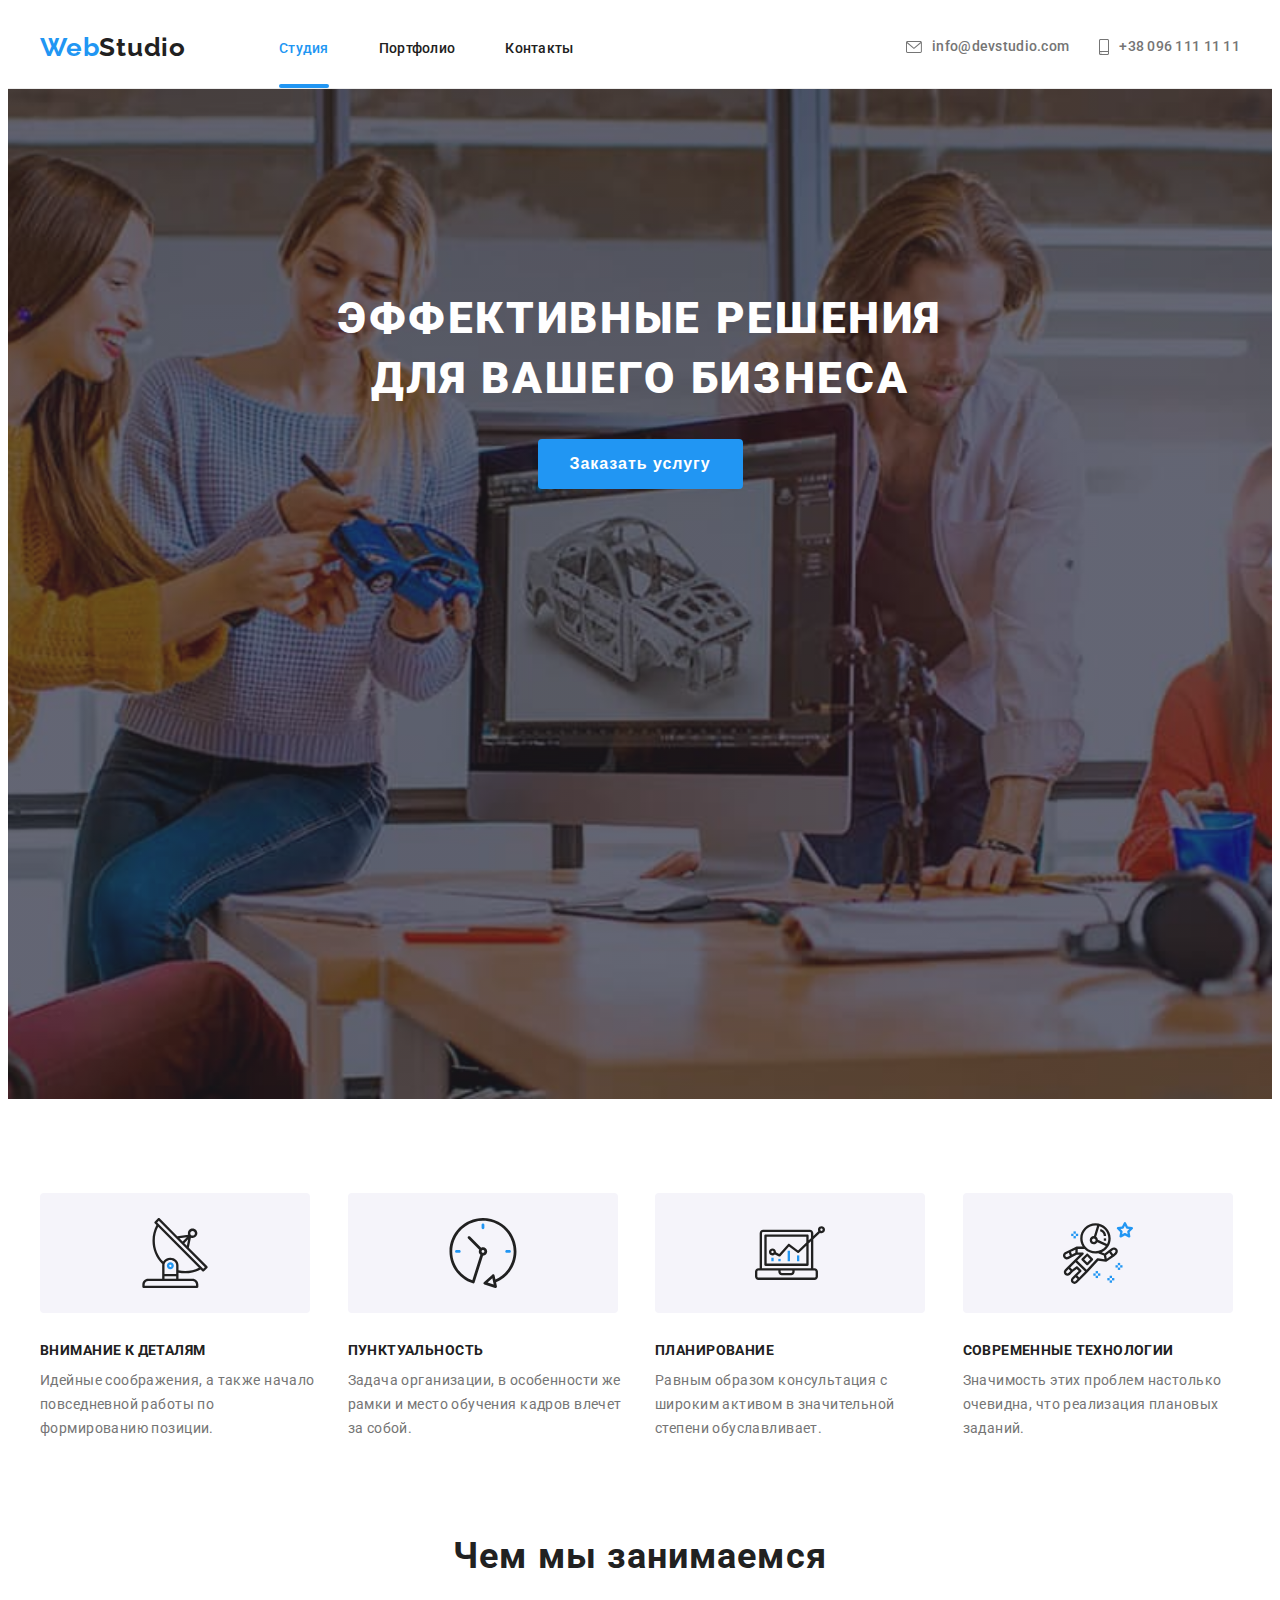
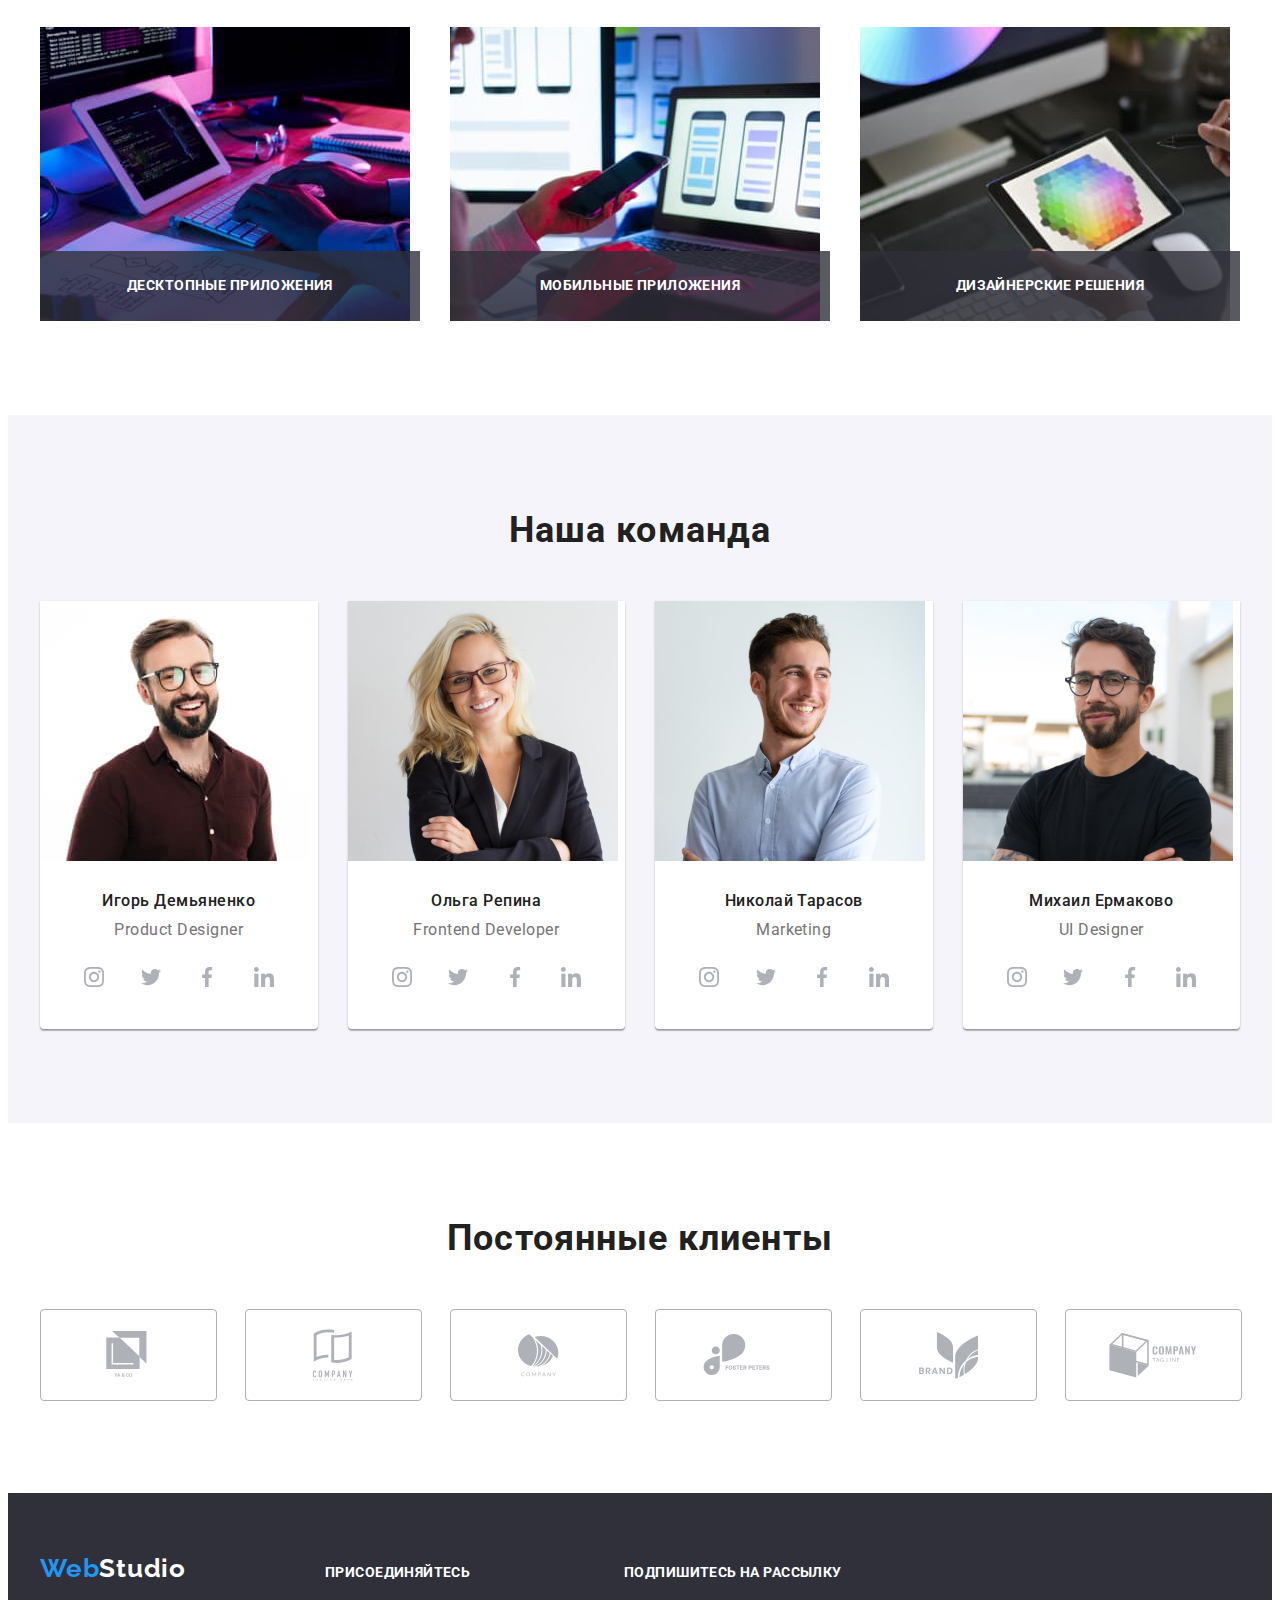
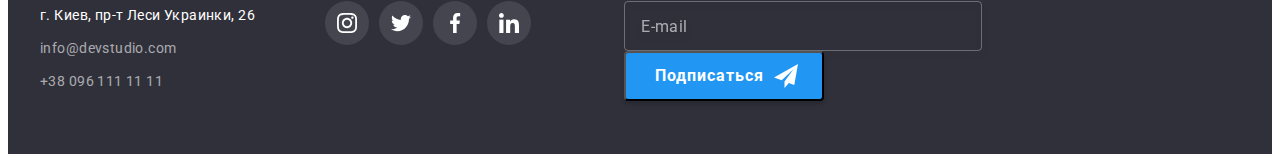
==== index.html @ 65406789 "сделал модалку" ====
<!DOCTYPE html>
<html lang="ru">

<head>
    <meta charset="UTF-8">
    <meta http-equiv="X-UA-Compatible" content="IE=edge">
    <meta name="viewport" content="width=device-width, initial-scale=1.0">
    <title>Вебстудия</title>
    <link rel="preconnect" href="https://fonts.gstatic.com">
    <link
        href="https://fonts.googleapis.com/css2?family=Raleway:wght@700&family=Roboto:wght@400;500;700;900&display=swap"
        rel="stylesheet">
    <link rel="stylesheet" href="https://cdnjs.cloudflare.com/ajax/libs/modern-normalize/1.0.0/modern-normalize.min.css"
        integrity="sha512-ISS7cAi1PEhQ8jnbJpJZMd29NlhNj4AWYyLOSp2CE/CsHxTCu+r+t0D2yoJudVrd0/8fTVPUVDzY5Tvli75u/g=="
        crossorigin="anonymous" />
    <link rel="stylesheet" href="https://cdnjs.cloudflare.com/ajax/libs/animate.css/4.1.1/animate.min.css" />
    <link rel="stylesheet" href="./css/styles.css">
</head>

<body>
    <!--main navigation-->
    <header class="header">
        <div class="container">
            <nav class="navigation">
                <a class="logo logo-dark link" href="./index.html" lang="en">
                    <span class="logo-item">Web</span>Studio</a>

                <ul class="navigation-list list">
                    <li class="navigation-item">
                        <a class="current navigation-link link" href="./index.html">Студия</a>
                    </li>

                    <li class="navigation-item">
                        <a class="navigation-link link" href="./portfolio.html">Портфолио</a>
                    </li>

                    <li class="navigation-item">
                        <a class="navigation-link link" href="#address">Контакты</a>
                    </li>
                </ul>

            </nav>
            <ul class="navigation-adress list adress-link-dark">
                <li class="navigation-adress-item">
                    <a class="mail-link link" href="mailto:info@devstudio.com">
                        <svg class="mail-icon" width="16px" height="12px">
                            <use href="./images/sprite.svg/symbol-defs.svg#icon-envelope"></use>
                        </svg>
                        info@devstudio.com</a>
                </li>

                <li class="navigation-adress-item">
                    <a class="tel-link link" href="tel:+380961111111">
                        <svg class="tel-icon" width="10px" height="16px">
                            <use href="./images/sprite.svg/symbol-defs.svg#icon-smartphone"></use>
                        </svg>
                        +38 096 111 11 11</a>
                </li>
            </ul>
        </div>
    </header>

    <!--block hero-->
    <main>
        <section class="hero">
            <div class="container">
                <h1 class="hero-title">Эффективные решения для вашего бизнеса</h1>
                <button class="hero-btn" type="button" data-modal-open>Заказать услугу</button>
            </div>
        </section>

        <!--priorities container-->
        <section class="priorities">
            <div class="container">
                <h2 class="visually-hidden"> Наши приоритеты</h2>

                <ul class="priorities-list list">
                    <li class="priorities-item">
                        <div class="priorities-div-icon">
                            <svg class="priorities-icon" width="70px" height="70px">
                                <use href="./images/sprite.svg/symbol-defs.svg#icon-antenna"></use>
                            </svg>
                        </div>
                        <div class="priorities-div-content">
                            <h3 class="priorities-title">Внимание к деталям</h3>
                            <p class="priorities-description">Идейные соображения, а также начало повседневной работы по
                                формированию позиции.</p>
                        </div>
                    </li>

                    <li class="priorities-item">
                        <div class="priorities-div-icon">
                            <svg class="priorities-icon" width="70px" height="70px">
                                <use href="./images/sprite.svg/symbol-defs.svg#icon-clock"></use>
                            </svg>
                        </div>
                        <div class="priorities-div-content">
                            <h3 class="priorities-title">Пунктуальность</h3>
                            <p class="priorities-description">Задача организации, в особенности же рамки и место
                                обучения кадров влечет за собой.
                            </p>
                        </div>
                    </li>

                    <li class="priorities-item">
                        <div class="priorities-div-icon">
                            <svg class="priorities-icon" width="70px" height="70px">
                                <use href="./images/sprite.svg/symbol-defs.svg#icon-diagram"></use>
                            </svg>
                        </div>
                        <div class="priorities-div-content">
                            <h3 class="priorities-title">Планирование</h3>
                            <p class="priorities-description">Равным образом консультация с широким активом в
                                значительной
                                степени обуславливает.</p>
                        </div>
                    </li>

                    <li class="priorities-item">
                        <div class="priorities-div-icon">
                            <svg class="priorities-icon" width="70px" height="70px">
                                <use href="./images/sprite.svg/symbol-defs.svg#icon-astronaut"></use>
                            </svg>
                        </div>
                        <div class="priorities-div-content">
                            <h3 class="priorities-title">Современные технологии</h3>
                            <p class="priorities-description">Значимость этих проблем настолько очевидна, что реализация
                                плановых заданий.</p>
                        </div>
                    </li>
                </ul>
            </div>
        </section>

        <!--organization`s activities-->
        <section class="work">
            <div class="container">
                <h2 class="title">Чем мы занимаемся</h2>

                <ul class="work-list list">
                    <li class="work-item">
                        <img src=".//images/img1.jpg" alt="работа на компьютере" width="370" height="294">
                        <p class="work-item-description">Десктопные приложения</p>
                    </li>

                    <li class="work-item">
                        <img src=".//images/img2.jpg" alt="работа на ноутбуке" width="370" height="294">
                        <p class="work-item-description">Мобильные приложения</p>
                    </li>

                    <li class="work-item">
                        <img src=".//images/img3.jpg" alt="работа на планшете" width="370" height="294">
                        <p class="work-item-description">Дизайнерские решения</p>
                    </li>
                </ul>
            </div>
        </section>

        <!--team container-->
        <section class="team">
            <div class="container">
                <h2 class="title">Наша команда</h2>

                <ul class="team-list list">
                    <li class="team-item">
                        <img src="./images/team/foto1.jpg" alt="фото мужчины в очках" width="270" height="260">
                        <div class="team-item-box">
                            <h3 class="name-person">Игорь Демьяненко</h3>
                            <p class="position" lang="en">Product Designer</p>
                            <ul class="sotial-list list">
                                <li class="sotial-list-item">
                                    <a href="" class="sotial-list-link link">
                                        <svg class="sotial-list-icon" width="20px" height="20px">
                                            <use href="./images/sprite.svg/symbol-defs.svg#icon-instagram"></use>
                                        </svg>
                                    </a>
                                </li>
                                <li class="sotial-list-item">
                                    <a href="" class="sotial-list-link link">
                                        <svg class="sotial-list-icon" width="20px" height="20px">
                                            <use href="./images/sprite.svg/symbol-defs.svg#icon-twitter"></use>
                                        </svg>
                                    </a>
                                </li>
                                <li class="sotial-list-item">
                                    <a href="" class="sotial-list-link link">
                                        <svg class="sotial-list-icon" width="20px" height="20px">
                                            <use href="./images/sprite.svg/symbol-defs.svg#icon-facebook"></use>
                                        </svg>
                                    </a>
                                </li>
                                <li class="sotial-list-item">
                                    <a href="" class="sotial-list-link link">
                                        <svg class="sotial-list-icon" width="20px" height="20px">
                                            <use href="./images/sprite.svg/symbol-defs.svg#icon-linkedin"></use>
                                        </svg>
                                    </a>
                                </li>
                            </ul>
                        </div>
                    </li>

                    <li class="team-item">
                        <img src="./images/team/foto2.jpg" alt="фото женщины в очках" width="270" height="260">
                        <div class="team-item-box">
                            <h3 class="name-person">Ольга Репина</h3>
                            <p class="position" lang="en">Frontend Developer</p>
                            <ul class="sotial-list list">
                                <li class="sotial-list-item">
                                    <a href="" class="sotial-list-link link">
                                        <svg class="sotial-list-icon" width="20px" height="20px">
                                            <use href="./images/sprite.svg/symbol-defs.svg#icon-instagram"></use>
                                        </svg>
                                    </a>
                                </li>
                                <li class="sotial-list-item">
                                    <a href="" class="sotial-list-link link">
                                        <svg class="sotial-list-icon" width="20px" height="20px">
                                            <use href="./images/sprite.svg/symbol-defs.svg#icon-twitter"></use>
                                        </svg>
                                    </a>
                                </li>
                                <li class="sotial-list-item">
                                    <a href="" class="sotial-list-link link">
                                        <svg class="sotial-list-icon" width="20px" height="20px">
                                            <use href="./images/sprite.svg/symbol-defs.svg#icon-facebook"></use>
                                        </svg>
                                    </a>
                                </li>
                                <li class="sotial-list-item">
                                    <a href="" class="sotial-list-link link">
                                        <svg class="sotial-list-icon" width="20px" height="20px">
                                            <use href="./images/sprite.svg/symbol-defs.svg#icon-linkedin"></use>
                                        </svg>
                                    </a>
                                </li>
                            </ul>
                        </div>
                    </li>

                    <li class="team-item">
                        <img src="./images/team/foto3.jpg" alt="фото мужчины" width="270" height="260">
                        <div class="team-item-box">
                            <h3 class="name-person">Николай Тарасов</h3>
                            <p class="position" lang="en">Marketing</p>
                            <ul class="sotial-list list">
                                <li class="sotial-list-item">
                                    <a href="" class="sotial-list-link link">
                                        <svg class="sotial-list-icon" width="20px" height="20px">
                                            <use href="./images/sprite.svg/symbol-defs.svg#icon-instagram"></use>
                                        </svg>
                                    </a>
                                </li>
                                <li class="sotial-list-item">
                                    <a href="" class="sotial-list-link link">
                                        <svg class="sotial-list-icon" width="20px" height="20px">
                                            <use href="./images/sprite.svg/symbol-defs.svg#icon-twitter"></use>
                                        </svg>
                                    </a>
                                </li>
                                <li class="sotial-list-item">
                                    <a href="" class="sotial-list-link link">
                                        <svg class="sotial-list-icon" width="20px" height="20px">
                                            <use href="./images/sprite.svg/symbol-defs.svg#icon-facebook"></use>
                                        </svg>
                                    </a>
                                </li>
                                <li class="sotial-list-item">
                                    <a href="" class="sotial-list-link link">
                                        <svg class="sotial-list-icon" width="20px" height="20px">
                                            <use href="./images/sprite.svg/symbol-defs.svg#icon-linkedin"></use>
                                        </svg>
                                    </a>
                                </li>
                            </ul>
                        </div>
                    </li>

                    <li class="team-item">
                        <img src="./images/team/foto4.jpg" alt="фото мужчины в очках" width="270" height="260">
                        <div class="team-item-box">
                            <h3 class="name-person">Михаил Ермаково</h3>
                            <p class="position" lang="en">UI Designer</p>
                            <ul class="sotial-list list">
                                <li class="sotial-list-item">
                                    <a href="" class="sotial-list-link link">
                                        <svg class="sotial-list-icon" width="20px" height="20px">
                                            <use href="./images/sprite.svg/symbol-defs.svg#icon-instagram"></use>
                                        </svg>
                                    </a>
                                </li>
                                <li class="sotial-list-item">
                                    <a href="" class="sotial-list-link link">
                                        <svg class="sotial-list-icon" width="20px" height="20px">
                                            <use href="./images/sprite.svg/symbol-defs.svg#icon-twitter"></use>
                                        </svg>
                                    </a>
                                </li>
                                <li class="sotial-list-item">
                                    <a href="" class="sotial-list-link link">
                                        <svg class="sotial-list-icon" width="20px" height="20px">
                                            <use href="./images/sprite.svg/symbol-defs.svg#icon-facebook"></use>
                                        </svg>
                                    </a>
                                </li>
                                <li class="sotial-list-item">
                                    <a href="" class="sotial-list-link link">
                                        <svg class="sotial-list-icon" width="20px" height="20px">
                                            <use href="./images/sprite.svg/symbol-defs.svg#icon-linkedin"></use>
                                        </svg>
                                    </a>
                                </li>
                            </ul>
                        </div>
                    </li>
                </ul>
            </div>
        </section>

        <section class="clients">
            <div class="container">
                <h2 class="title">Постоянные клиенты</h2>
                <ul class="clients-list list">
                    <li class="clients-item">
                        <a href="" class="clients-link link">
                            <svg class="clients-icon" width="45px" height="49px">
                                <use href="./images/sprite.svg/symbol-defs.svg#icon-client1">
                                </use>
                            </svg>
                        </a>
                    </li>
                    <li class="clients-item">
                        <a href="" class="clients-link link">
                            <svg class="clients-icon" width="40px" height="52px">
                                <use href="./images/sprite.svg/symbol-defs.svg#icon-client2">
                                </use>
                            </svg>
                        </a>
                    </li>
                    <li class="clients-item">
                        <a href="" class="clients-link link">
                            <svg class="clients-icon" width="41px" height="43px">
                                <use href="./images/sprite.svg/symbol-defs.svg#icon-client3">
                                </use>
                            </svg>
                        </a>
                    </li>
                    <li class="clients-item">
                        <a href="" class="clients-link link">
                            <svg class="clients-icon" width="80px" height="42px">
                                <use href="./images/sprite.svg/symbol-defs.svg#icon-client4">
                                </use>
                            </svg>
                        </a>
                    </li>
                    <li class="clients-item">
                        <a href="" class="clients-link link">
                            <svg class="clients-icon" width="59px" height="47px">
                                <use href="./images/sprite.svg/symbol-defs.svg#icon-client5">
                                </use>
                            </svg>
                        </a>
                    </li>
                    <li class="clients-item">
                        <a href="" class="clients-link link">
                            <svg class="clients-icon" width="88px" height="45px">
                                <use href="./images/sprite.svg/symbol-defs.svg#icon-client6">
                                </use>
                            </svg>
                        </a>
                    </li>
                </ul>
            </div>
        </section>
    </main>

    <footer class="footer">
        <div class="footer-conteiner container">
            <div class="footer-conteiner-adress">
                <div class="footer-conteiner-adress-logo">
                    <a class="logo logo-light link" href="./index.html" lang="en">
                        <span class="logo-item">Web</span>Studio</a>
                </div>

                <!--contacts-->
                <address id="address" class="address adress-link-light">

                    <ul class="address-list list">
                        <li class="address-item">
                            <a class="adress-link adress-link-light link" href="https://goo.gl/maps/1gWRvmP1qEhktMv16"
                                target="_blank" rel="noopener noreferrer">г. Киев, пр-т Леси Украинки, 26</a>
                        </li>

                        <li class="address-item">
                            <a class="adress-link link" href="mailto:info@devstudio.com">info@devstudio.com</a>
                        </li>

                        <li class="address-item">
                            <a class="adress-link link" href="tel:+380961111111">+38 096 111 11 11</a>
                        </li>
                    </ul>
                </address>
            </div>

            <div class="social-footer-conteiner">
                <b class="social-footer-title">
                    Присоединяйтесь
                </b>
                <ul class="social-footer-list list">
                    <li class="social-footer-item">
                        <a href="" class="social-footer-link link">
                            <svg class="social-footer-icon" width="20px" height="20px">
                                <use href="./images/sprite.svg/symbol-defs.svg#icon-instagram"></use>
                            </svg>
                        </a>
                    </li>
                    <li class="social-footer-item">
                        <a href="" class="social-footer-link link">
                            <svg class="social-footer-icon" width="20px" height="20px">
                                <use href="./images/sprite.svg/symbol-defs.svg#icon-twitter"></use>
                            </svg>
                        </a>
                    </li>
                    <li class="social-footer-item">
                        <a href="" class="social-footer-link link">
                            <svg class="social-footer-icon" width="20px" height="20px">
                                <use href="./images/sprite.svg/symbol-defs.svg#icon-facebook"></use>
                            </svg>
                        </a>
                    </li>
                    <li class="social-footer-item">
                        <a href="" class="social-footer-link link">
                            <svg class="social-footer-icon" width="20px" height="20px">
                                <use href="./images/sprite.svg/symbol-defs.svg#icon-linkedin"></use>
                            </svg>
                        </a>
                    </li>
                </ul>
            </div>
            <div class="subscription-container">
            <form action="#" class="subscription" >
                <b class="subscription-text">Подпишитесь на рассылку</b>
                 <label class="modal-form-field">
                   <input type="subscription" name="user-subscription" class="subscription-input" placeholder="E-mail" required />
                   <button type="submit" class="subscription-btn">Подписаться
                       <svg class="subscription-icon" width="24px" height="24px">
                    <use href="./images/sprite.svg/symbol-defs.svg#icon-send">
                    </use>
                   </button> 
                </label>
            </form>
        </div>
        </div>
    </footer>

    <div class="backdrop is-hidden" data-modal>
        <div class="modal">
            <button type="button" class="model-close-btn" data-modal-close>
                <svg class="model-close-icon" width="11px" height="11px">
                    <use href="./images/sprite.svg/symbol-defs.svg#icon-close">
                    </use>
            </button>
            <form action="#" class="modal-form">
                <b class="modal-form-text">Оставьте свои данные, мы вам перезвоним</b>
                <label class="modal-form-field">
                    Имя
                    <span class="modal-form-input-wrapper">
                        <input type="text" name="user-name" class="modal-form-input" required minlength="5" />
                        <svg class="modal-form-icon" width="12px" height="12px">
                            <use href="./images/sprite.svg/symbol-defs.svg#icon-name"></use>
                        </svg>
                    </span>
                </label>
                <label class="modal-form-field">
                    Телефон
                    <span class="modal-form-input-wrapper">
                        <input type="tel" name="user-tel" class="modal-form-input" required
                            pattern="[0-9]{3}-[0-9]{3}-[0-9]{2}-[0-9]{2}" title="000-111-11-11" />
                        <svg class="modal-form-icon" width="13px" height="13px">
                            <use href="./images/sprite.svg/symbol-defs.svg#icon-tel"></use>
                        </svg>
                    </span>
                </label>
                <label class="modal-form-field">
                    Почта
                    <span class="modal-form-input-wrapper">
                        <input type="email" name="email" class="modal-form-input" required />
                        <svg class="modal-form-icon" width="15px" height="12px">
                            <use href="./images/sprite.svg/symbol-defs.svg#icon-email"></use>
                        </svg>
                    </span>
                </label>
                <label class="modal-form-field">
                    Комментарий
                    <textarea name="user-text" class="modal-form-message" placeholder="Введите текст"></textarea>
                </label>
                <input type="checkbox" id="user-term" name="user-term" class="modal-form-term visually-hidden" />
                <label for="user-term" class="modal-form-check-desc">
                    Соглашаюсь с рассылкой и принимаю&nbsp;
                    <a class="modal-form-link" href="">Условия договора
                    </a>
                </label>
                <button type="submit" class="modal-form-btn">Отправить</button>
            </form>
        </div>
    </div>
    <script src="./js/modal.js"></script>
</body>

</html>
---- css/styles.css ----
:root {
  --main-font: Roboto, sans-serif;
  --secondary-font: Raleway, sans-serif;
  --main-color: #212121;
  --secondary-color: #757575;
  --accent-color: #2196F3;
  --overlay-color: rgba(33, 150, 243, 0.9);
  --color-active-icon: #fff;
  --margin-bottom-title: 50px;
  --padding-top-section: 94px;
  --padding-bottom-section: 94px;
  --margin-left-top: 30px;
}

.link {
  text-decoration: none;
}

.list {
  list-style: none;
}

.address {
  font-style: normal;
}

h1,
h2,
h3,
h4,
h5,
h6,
p {
  margin: 0;
}

ul,
ol {
  margin: 0;
  padding: 0;
}

img {
  display: block;
  max-width: 100%;
}

a.current {
  color: var(--accent-color);
}

.logo-light {
  color: #ffffff;
}

.logo-dark {
  color: #212121
}

.adress-link-light {
  color: #ffffff;
}

.adress-link-dark {
  color: #ffffff99;
}

body {
  font-family: var(--main-font);
  color: var(--main-color);
}

.visually-hidden {
  position: absolute !important;
  clip: rect(1px 1px 1px 1px);
  /* IE6, IE7 */
  clip: rect(1px, 1px, 1px, 1px);
  padding: 0 !important;
  border: 0 !important;
  height: 1px !important;
  width: 1px !important;
  overflow: hidden;
}

.container {
  width: 1200px;
  margin: 0 auto;
  padding-left: 15px;
  padding-right: 15px;
  /*background: rgb(168, 38, 38);*/
}

/*==========COMPONENTS===========*/


.logo {
  font-family: var(--secondary-font);
  font-weight: 700;
  font-size: 26px;
  line-height: 1.19;
  letter-spacing: 0.03em;
}

.logo-item {
  font-family: var(--secondary-font);
  font-weight: 700;
  font-size: 26px;
  line-height: 1.19;
  letter-spacing: 0.03em;
  color: var(--accent-color);
}

.title {
  font-weight: 700;
  font-size: 36px;
  line-height: 1.17;
  text-align: center;
  letter-spacing: 0.03em;
}

.sotial-list-icon {
  fill: #AFB1B8;  
  transition: fill 250ms cubic-bezier(0.4, 0, 0.2, 1);
 }

.sotial-list {
  display: flex;
  align-items: center;
}

.sotial-list-link {
  width: 44px;
  height: 44px;
  border-radius: 50%;
  display: flex;
  justify-content: center;
  align-items: center;
  transition: background-color 250ms cubic-bezier(0.4, 0, 0.2, 1);

}

.sotial-list-link:hover,
.sotial-list-link:focus {
  background-color: var(--accent-color);
}

.sotial-list-link:hover .sotial-list-icon,
.sotial-list-link:focus .sotial-list-icon {
  fill: var(--color-active-icon);
}

.sotial-list {
  justify-content: space-between;
}

.footer-container {
  display: flex;
  align-items: baseline;
}

/*==========END COMPONENTS===========*/

/*==========HEADER===========*/
.header {
  padding-top: 24px;
  padding-bottom: 25px;
  border-bottom: 1px solid #ECECEC;
}

.navigation {
  display: flex;
}

.header .logo {
  margin-right: 93px;
}

.navigation-list {
  display: flex;
  align-items: center;
}


.navigation-item:not(:last-child) {
  margin-right: 50px;
}

.navigation-link {
  font-weight: 500;
  font-size: 14px;
  line-height: 1.14;
  letter-spacing: 0.02em;
  color: var(--main-font);
  transition: color 250ms cubic-bezier(0.4, 0, 0.2, 1);
  
}

.navigation-link:hover,
.navigation-link:focus {
  color: var(--accent-color);
}

.navigation-adress-item:not(:last-child) {
  margin-right: 30px;
}

.navigation-link.current {
position: relative;
padding-bottom: 32px;
}

.navigation-link.current::after {
content: "";

position: absolute;
display: block;
width: 100%;
height: 4px;
left: 0;
bottom: 0;

background: var(--accent-color);
border-radius: 2px;
}

.navigation-adress {
  display: flex;
  margin-left: auto;
}

.mail-icon {
  margin-right: 10px;
  fill: var(--secondary-color);
  transition: fill 250ms cubic-bezier(0.4, 0, 0.2, 1);
  
}

.mail-link:hover,
.mail-link:focus {
  color: var(--accent-color);
}

.tel-icon {
  margin-right: 10px;
  fill: var(--secondary-color);
  transition: fill 250ms cubic-bezier(0.4, 0, 0.2, 1);
}

.tel-link:hover .tel-icon,
.tel-link:focus .tel-icon {
  fill: var(--accent-color);
}

.mail-link {
  font-weight: 500;
  font-size: 14px;
  line-height: 1.14;
  letter-spacing: 0.02em;
  color: var(--secondary-color);
    display: flex;
    align-items: center;
    justify-content: center;
    transition: color 250ms cubic-bezier(0.4, 0, 0.2, 1);
}

.mail-link:hover .mail-icon,
.mail-link:focus .mail-icon {
  fill: var(--accent-color);
}

.tel-link {
  font-weight: 500;
  font-size: 14px;
  line-height: 1.14;
  letter-spacing: 0.02em;
  color: var(--secondary-color);
    display: flex;
    align-items: center;
    justify-content: center;
    transition: color 250ms cubic-bezier(0.4, 0, 0.2, 1);
}

.tel-link:hover,
.tel-link:focus {
  color: var(--accent-color);
}

.header .container {
  display: flex;
  align-items: center;
}

/*==========END HEADER===========*/

/*==========HERO===========*/


.hero {
  padding-top: 200px;
  padding-bottom: 210px;
  background: #2F303A;
  margin: 0 auto;
  max-width: 1600px;
  height: 600px;
  margin-left: auto;
  margin-right: auto;
  background-image: linear-gradient(to right,
      rgba(47, 48, 58, 0.4),
      rgba(47, 48, 58, 0.4)),
    url(../images/main-logo/logo.jpg);
  background-repeat: no-repeat;
  background-position: center;
  background-size: cover;
}

.hero .container {
  align-items: center;
}

.hero-title {
  max-width: 696px;
  margin: 0 auto 30px;
  font-weight: 900;
  font-size: 44px;
  line-height: 1.36;
  text-align: center;
  letter-spacing: 0.06em;
  text-transform: uppercase;
  color: #FFFFFF;
}

.hero-btn {
  min-width: 200px;
  font-weight: 700;
  font-size: 16px;
  line-height: 1.88;
  display: flex;
  align-items: center;
  text-align: center;
  letter-spacing: 0.06em;
  color: #FFFFFF;
  background: var(--accent-color);
  cursor: pointer;
  margin: auto;
  border: none;
  border-radius: 4px;
  padding: 10px 32px 10px 32px;
}

.hero-btn:hover,
.hero-btn:focus {
  box-shadow: 0px 4px 4px rgba(0, 0, 0, 0.15);
}

/*==========END HERO===========*/

/*==========PRIORITIES===========*/
.priorities {
  padding-top: var(--padding-top-section);
  padding-bottom: 47px;
}

.priorities .container {
  display: flex;
}

.priorities-list {
  display: flex;
  margin-left: calc(-1 * var(--margin-left-top));
  margin-top: calc(-1 * var(--margin-left-top));
}

.priorities-div-icon {
  display: flex;
  align-items: center;
  justify-content: center;
  background: #F5F4FA;
  border-radius: 4px;
  width: 270px;
  height: 120px;
  margin-bottom: 30px;
}

.priorities-title {
  font-weight: 700;
  font-size: 14px;
  line-height: 1.14;
  letter-spacing: 0.03em;
  text-transform: uppercase;
  margin-bottom: 10px;
}

.priorities-description {
  font-size: 14px;
  line-height: 1.71;
  letter-spacing: 0.03em;
  color: var(--secondary-color);
}

.priorities-item {
  flex-basis: calc(100% / 3 - var(--margin-left-top));
  margin-left: var(--margin-left-top);
  margin-top: var(--margin-left-top);
}

/*==========END PRIORITIES===========*/

/*=======organization`s activities=======*/
.work {
  padding-top: 47px;
  padding-bottom: var(--padding-bottom-section);
}

.work .container {
  align-items: center;
}

.work-list {
  display: flex;
  flex-wrap: wrap;
  margin-left: calc(-1 * var(--margin-left-top));
  margin-top: calc(-1 * var(--margin-left-top));
}

.work-item {
  flex-basis: calc(100% / 3 - var(--margin-left-top));
  margin-left: var(--margin-left-top);
  margin-top: var(--margin-left-top);
  position: relative;
}

.work>.container .title {
  margin-bottom: var(--margin-bottom-title);
}

.work-item-description {
  font-family: var(--main-font);
  font-style: normal;
  font-weight: 700;
  font-size: 14px;
  line-height: 1.14;
  text-align: center;
  letter-spacing: 0.03em;
  text-transform: uppercase;
  color: var(--color-active-icon);

  position: absolute;
   bottom: 0;
   right: 0;
   width: 100%;
  padding-top: 27px;
  padding-bottom: 27px;
  background: rgba(47, 48, 58, 0.8);
}

/*=======END organization`s activities=======*/

/*==========TEAM===========*/
.team {
  background: #F5F4FA;
  padding-top: var(--padding-top-section);
  padding-bottom: var(--padding-bottom-section);
}

.team .container {
  align-items: center;
}

.name-person {
  font-weight: 500;
  font-size: 16px;
  line-height: 1.19;
  text-align: center;
  letter-spacing: 0.03em;
  margin-bottom: 10px;
}

.position {
  font-size: 16px;
  line-height: 1.19;
  text-align: center;
  letter-spacing: 0.03em;
  color: var(--secondary-color);
  margin-bottom: 16px;
}

.team>.container .title {
  margin-bottom: var(--margin-bottom-title);
}

.team-list {
  display: flex;
  flex-wrap: wrap;
  margin-left: calc(-1 * var(--margin-left-top));
  margin-top: calc(-1 * var(--margin-left-top));
}


.team-item {
  flex-basis: calc(100% / 4 - var(--margin-left-top));
  margin-left: var(--margin-left-top);
  margin-top: var(--margin-left-top);
  background: #FFFFFF;
  box-shadow: 0px 1px 3px rgba(0, 0, 0, 0.12), 0px 1px 1px rgba(0, 0, 0, 0.14), 0px 2px 1px rgba(0, 0, 0, 0.2);
  border-radius: 0px 0px 4px 4px;

}

.team-item-box {
  padding-top: 30px;
  padding-bottom: 30px;
  padding-left: 32px;
  padding-right: 32px;
}

/*==========END TEAM===========*/

/*==========CLIENTS===========*/

.clients>.container .title {
  margin-bottom: 50px;
}

.clients {
  /* background: #E5E5E5; */
  padding-top: var(--padding-top-section);
  padding-bottom: var(--padding-bottom-section);
}

.clients-list {
  display: flex;
  margin-left: calc(-1 * var(--margin-left-top));
  margin-top: calc(-1 * var(--margin-left-top));
}

.clients-item {
  width: 170px;
  height: 90px;
  flex-basis: calc(100% / 6 - var(--margin-left-top));
  margin-left: var(--margin-left-top);
  margin-top: var(--margin-left-top);
}

.clients-link {
  display: flex;
  align-items: center;
  justify-content: center;
  width: 100%;
  height: 100%;
  border: 1px solid #AFB1B8;
  border-radius: 4px;
  
  transition: borderl 250ms cubic-bezier(0.4, 0, 0.2, 1),
  border-radius 250ms cubic-bezier(0.4, 0, 0.2, 1);
}

.clients-icon {
  fill: #AFB1B8;
  transition: fill 250ms cubic-bezier(0.4, 0, 0.2, 1);
}

.clients-link:focus,
.clients-link:hover {
  border: 1px solid var(--accent-color);
  border-radius: 4px;
}

.clients-link:focus .clients-icon,
.clients-link:hover .clients-icon {
  fill: var(--accent-color);
}

/*==========END CLIENTS===========*/

/*==========FOOTER===========*/
.footer {
  padding-top: 60px;
  padding-bottom: 60px;
  background: #2F303A;
  
}

.footer .container {
  display: flex;
  align-items: baseline;
}

.footer-conteiner-adress {
  margin-right: 70px;
}

.address-list {
  margin-top: 20px;
}

.address-item:not(:last-child) {
  margin-bottom: 9px;
}

.adress-link {
  font-size: 14px;
  line-height: 1.71;
  letter-spacing: 0.03em;
  color: rgba(255, 255, 255, 0.6);

}

.social-footer-conteiner {
  width: 206px;
  height: 80px;
}

.social-footer-title {
  font-family: Roboto;
  font-weight: 700;
  font-size: 14px;
  line-height: 1.14;
  letter-spacing: 0.03em;
  text-transform: uppercase;
  color: #FFFFFF;
  margin-bottom: 20px;
  display: block;
}

.social-footer-list {
  display: flex;
  align-items: center;
  justify-content: center;
}

.social-footer-item:not(:last-child) {
  margin-right: 10px;
}

.social-footer-link {
  display: flex;
  align-items: center;
  justify-content: center;
  width: 44px;
  height: 44px;
  border-radius: 50%;
  background-color: #ffffff1a;
  transition: background-color 250ms cubic-bezier(0.4, 0, 0.2, 1);
}

.social-footer-icon {
  fill: var(--color-active-icon);
}

.social-footer-link:hover,
.social-footer-link:focus {
  background-color: var(--accent-color);
}

.address-item>.adress-link-light {
  color: #FFFFFF;
}

.subscription-container {
  width: 570px;
  height: 86px;
  margin-left: 93px;
  }

.subscription-text {
  display: block;
  font-family: var(--main-font);
  font-style: normal;
  font-weight: 700;
  font-size: 14px;
  line-height: 1.14;
  letter-spacing: 0.03em;
  text-transform: uppercase;
  color: var(--color-active-icon);
  margin-bottom: 20px;
}

.subscription-input {
  display: inline-block;
  width: 358px;
  height: 50px;
  border: 1px solid rgba(255, 255, 255, 0.3);
  box-sizing: border-box;
  filter: drop-shadow(0px 4px 4px rgba(0, 0, 0, 0.15));
  border-radius: 4px;
  background-color: transparent;
  padding-left: 16px;
  margin-top: 20px;

  font-family: var(--main-font);
  font-style: normal;
  font-weight: 400;
  font-size: 16px;
  line-height: 1.25;
  display: flex;
  align-items: center;
  letter-spacing: 0.03em;
 
}

.subscription-input::placeholder {
  color: rgba(255, 255, 255, 0.6);
}

.subscription-btn {
width: 200px;
height: 50px;
background: var(--accent-color);
box-shadow: 0px 4px 4px rgba(0, 0, 0, 0.15);
border-radius: 4px;
padding-left: 29px;

font-family: var(--main-font);
font-style: normal;
font-weight: 700;
font-size: 16px;
line-height: 1.88;
display: flex;
align-items: center;
text-align: center;
letter-spacing: 0.06em;
color: var(--color-active-icon);

}

.subscription-icon {
  margin-left: 10px;
  fill: var(--color-active-icon);
}
/*==========END FOOTER===========*/


/*=========================PORTFOLIO======================*/


/*=====NAVIGATION THROUGH PROJECTS=====*/
.navigation-projects .container {
  display: flex;
  justify-content: center;
}

.navigation-projects {
  padding-top: var(--padding-top-section);
  padding-bottom: var(--padding-bottom-section);

}

.navigation-projects-list {
  display: flex;
  margin-bottom: 56px;
}

.navigation-projects-item:not(:last-child) {
  margin-right: 8px;
}

.navigation-btn {
  min-width: 73px;
  font-weight: 500;
  font-size: 16px;
  line-height: 1.63;
  text-align: center;
  letter-spacing: 0.03em;
  cursor: pointer;
  background: #F5F4FA;
  border-radius: 4px;
  border: none;
  padding: 6px 22px 6px 22px;

  transition: box-shadow 250ms cubic-bezier(0.4, 0, 0.2, 1),
  background-color 250ms cubic-bezier(0.4, 0, 0.2, 1),
  color 250ms cubic-bezier(0.4, 0, 0.2, 1),
  cursor 250ms cubic-bezier(0.4, 0, 0.2, 1),
  border-radius 250ms cubic-bezier(0.4, 0, 0.2, 1);
}

.navigation-btn:hover,
.navigation-btn:focus {
  color: #ffffff;
  background: var(--accent-color);
  box-shadow: 0px 3px 1px rgba(0, 0, 0, 0.1), 0px 1px 2px rgba(0, 0, 0, 0.08), 0px 2px 2px rgba(0, 0, 0, 0.12);
  border-radius: 4px;
}

/*=====END NAVIGATION THROUGH PROJECTS=====*/

/*=============WORK EXAMPLES==============*/
.projects-list {
  display: flex;
  flex-wrap: wrap;
  margin-left: calc(-1 * var(--margin-left-top));
  margin-top: calc(-1 * var(--margin-left-top));
}

.projects-item {
  flex-basis: calc(100% / 3 - var(--margin-left-top));
  margin-left: var(--margin-left-top);
  margin-top: var(--margin-left-top);
  background: #FFFFFF;
  position: relative;
}

.projects-item:focus,
.projects-item:hover {
  box-shadow: 0px 1px 1px rgba(0, 0, 0, 0.12),
    0px 4px 4px rgba(0, 0, 0, 0.06),
    1px 4px 6px rgba(0, 0, 0, 0.16);
}

.projects-list-wrapper {
  padding: 20px 24px 20px 24px;
  background: #FFFFFF;
  border: 1px solid #EEEEEE;
  box-sizing: border-box;
}

.name-project {
  font-weight: 700;
  font-size: 18px;
  line-height: 2.0;
  letter-spacing: 0.06em;
  margin-bottom: 4px;
  color: var(--main-color);
}

.style-project {
  font-size: 16px;
  line-height: 1.88;
  letter-spacing: 0.03em;
  color: var(--secondary-color);
}

.overlay {
  position: absolute;
  top: 0;
  left: 0;
  background: var(--overlay-color);
  font-weight: 400;
  font-family: var(--main-font);
  font-size: 18px;
  line-height: 1.56;
  letter-spacing: 0.03em;
  color: var(--color-active-icon);
  padding: 63px 24px 63px 24px;
  height: 100%;
  width: 100%;
  /* overflow: scroll; */
  
  transform: translateY(100%);
  transition: transform 250ms cubic-bezier(0.4, 0, 0.2, 1);
}

.projects-image {
  position: relative;
  overflow: hidden;
}

.projects-link:hover .overlay, 
.projects-link:focus .overlay {
transform: translateY(0%);
}
/*=============END WORK EXAMPLES==============*/

.backdrop {
  position: fixed;
  top: 0;
  left: 0;
  height: 100vh;
  width: 100vw;
  background: rgba(0, 0, 0, 0.2);
  opacity: 1;
  transition: opacity 250ms cubic-bezier(0.4, 0, 0.2, 1),
  visibility 250ms cubic-bezier(0.4, 0, 0.2, 1),
  pointer-events 250ms cubic-bezier(0.4, 0, 0.2, 1);
}

.modal {
  position: absolute;
  top: 50%;
  left: 50%;
  transform: translate(-50%, -50%);
  width: 528px;
  height: 581px;
  background: var(--color-active-icon);
  box-shadow: 0px 1px 3px rgba(0, 0, 0, 0.12),
  0px 1px 1px rgba(0, 0, 0, 0.14),
  0px 2px 1px rgba(0, 0, 0, 0.2);
  border-radius: 4px;
}

.model-close-btn {
  position: absolute;
  top: 8px;
  right: 8px;
  width: 30px;
  height: 30px;
  background: #FFFFFF;
  border: 1px solid rgba(0, 0, 0, 0.1);
  border-radius: 50%;
  cursor: pointer;
}

.is-hidden {
opacity: 0;
visibility: hidden;
pointer-events: none;
}

.modal-form-field {
 font-family: var(--main-font);
 font-style: normal;
 font-weight: 400;
 font-size: 12px;
 line-height: 1.17;
 letter-spacing: 0.01em;

 color: var(--secondary-color);
 margin-bottom: 10px;
}

.modal-form {
  padding: 40px;
   display: flex;
   flex-direction: column;
  }

.modal-form-text {
font-family: var(--main-font);
font-style: normal;
font-weight: 700;
font-size: 20px;
line-height: 1.15;
text-align: center;
letter-spacing: 0.03em;
color: var(--main-color);
margin-bottom: 12px;
}

.modal-form-icon {
  position: absolute;
  top: 50%;
  left: 15px;
  transform: translateY(-50%);
  fill: var(--main-color);  

  transition: fill 250ms cubic-bezier(0.4, 0, 0.2, 1);
}

.model-close-icon: {
  fill: #000;
  transition: fill 250ms cubic-bezier(0.4, 0, 0.2, 1);
}

.model-close-btn:focus .model-close-icon,
.model-close-btn:hover .model-close-icon  {
  fill: var(--accent-color);
}

.modal-form-input-wrapper {
  position: relative;
}

.modal-form-input {
  width: 100%;
  height: 40px;
  border: 1px solid rgba(33, 33, 33, 0.2);
  box-sizing: border-box;
  border-radius: 4px;
  padding-left: 42px;
  margin-top: 4px;
  cursor: pointer;

  transition: border-color 250ms cubic-bezier(0.4, 0, 0.2, 1);
}

.modal-form-input:focus {
  outline: none;
  border-color: var(--accent-color);
}

.modal-form-input:focus + .modal-form-icon {
  fill: var(--accent-color);
}

.modal-form-message {
  height: 120px;
  border: 1px solid rgba(33, 33, 33, 0.2);
  box-sizing: border-box;
  border-radius: 4px;
  margin-top: 4px;
  width: 100%;
  padding: 12px 16px;
  font-family: var(--main-font);
  font-style: normal;
  font-weight: 400;
  font-size: 14px;
  line-height: 1.14;
  letter-spacing: 0.01em;
  resize: none;
  cursor: pointer;

  transition: border-color 250ms cubic-bezier(0.4, 0, 0.2, 1);
}

.modal-form-message::placeholder {
  color: #75757580;
  }

.modal-form-message:focus {
  outline: none;
  border-color: var(--accent-color);
}

.modal-form-check-desc {
  font-family:var(--main-font);
  font-style: normal;
  font-weight: 400;
  font-size: 14px;
  line-height: 1.71;
  letter-spacing: 0.03em;
  display: flex;
  flex-wrap: wrap;
  align-items: center;
  justify-content: center;
  color: var(--secondary-color);
  margin-bottom: 40px;
}

.modal-form-link {
  color: var(--accent-color);
}

.modal-form-check-desc::before {
 display: block;
 content: "";
  width: 16px;
  height: 15px;
  border: 2px solid var(--main-color);
  border-radius: 2px;
  cursor: pointer;
  margin-right: 8px;
  
  transition: background-color 250ms cubic-bezier(0.4, 0, 0.2, 1);
}

.modal-form-term:checked+.modal-form-check-desc::before {
  background-color: var(--accent-color);
  background-image: url(../images/modal-item/choice.svg);
  border: 2px solid transparent;
  background-origin: content-box;
  background-size: contain;
  background-repeat: no-repeat;
}

.modal-form-term:focus+.modal-form-check-desc::before {
  outline: 1px solid var(--accent-color);
}

.modal-form-btn {
  max-width: 200px;
  height: 50px;
  padding: 10px 55px 10px 56px;
  background: var(--accent-color);
  box-shadow: 0px 4px 4px rgba(0, 0, 0, 0.15);
  border-radius: 4px;
  cursor: pointer;
  font-family: var(--main-font);
  font-style: normal;
  font-weight: 700;
  font-size: 16px;
  line-height: 1.88;
  display: flex;
  align-items: center;
  text-align: center;
  letter-spacing: 0.06em;
  margin: 0 auto;

  color: var(--color-active-icon);
}
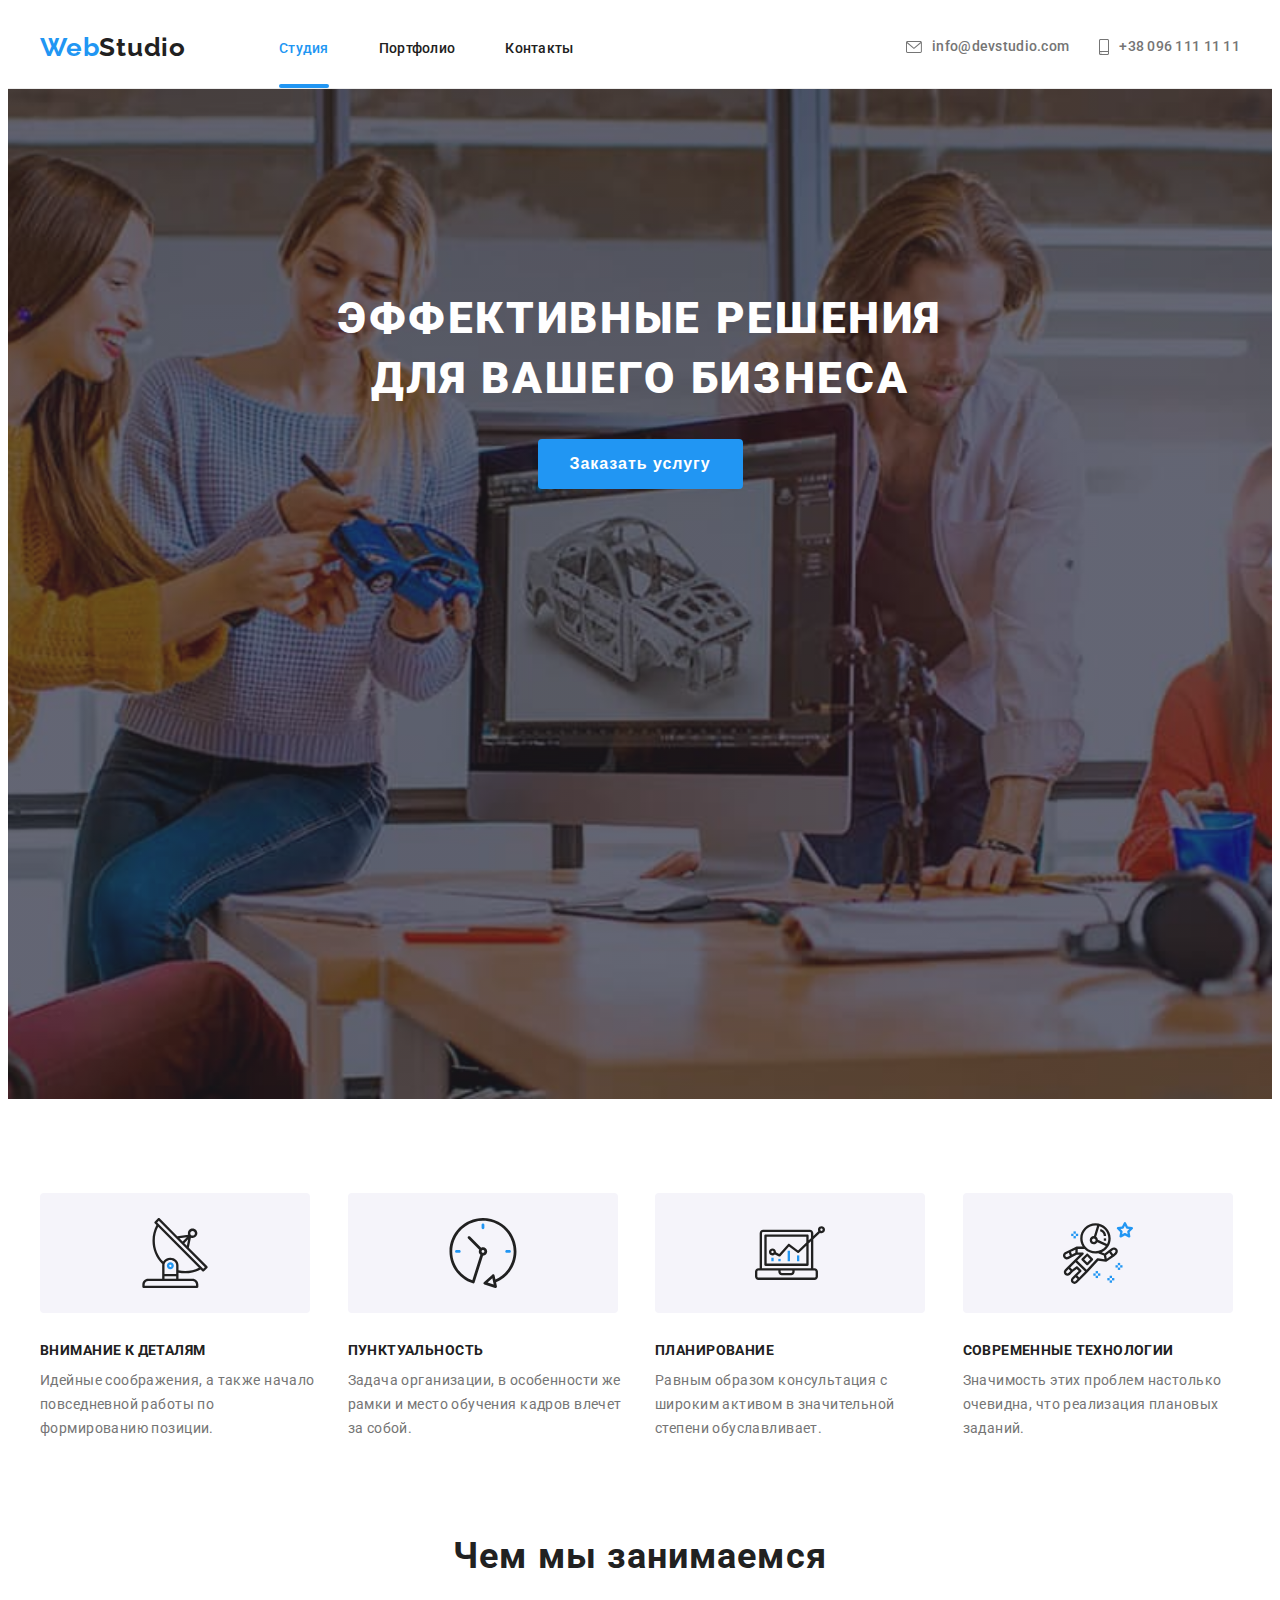
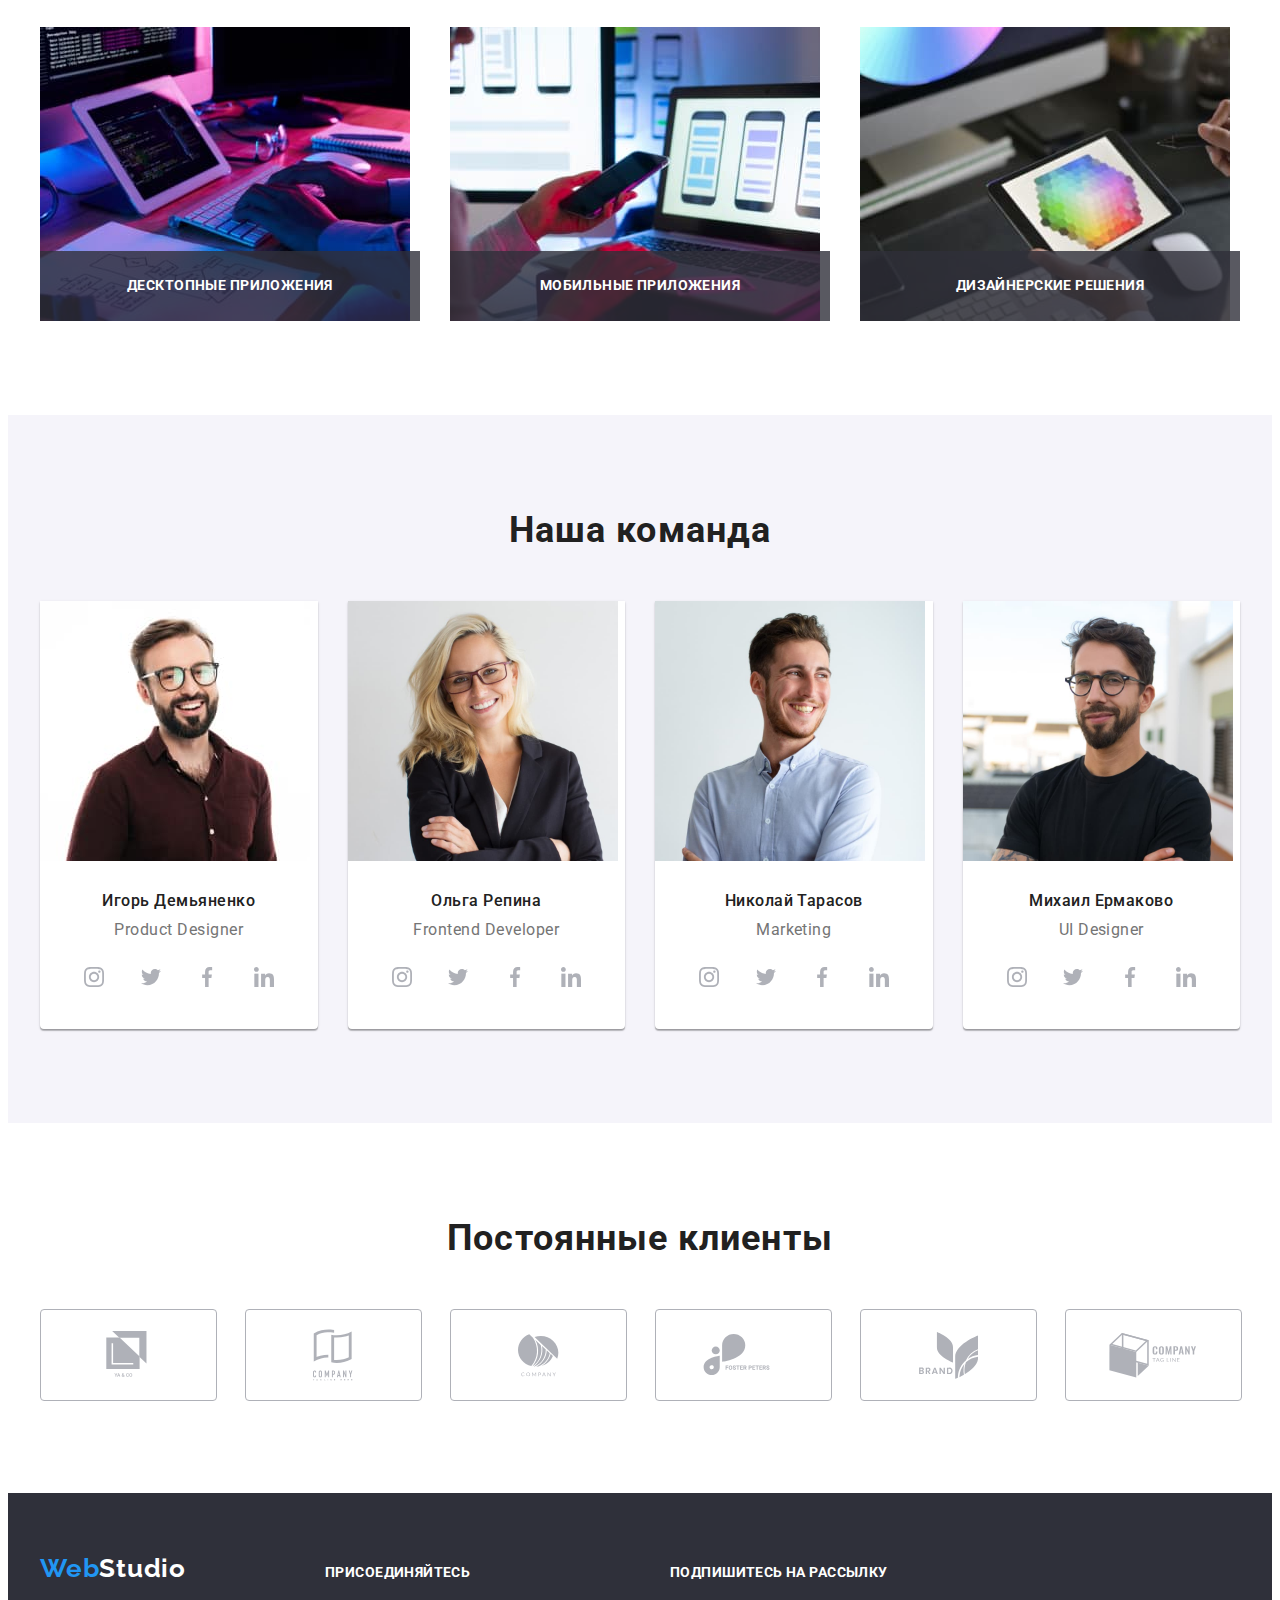
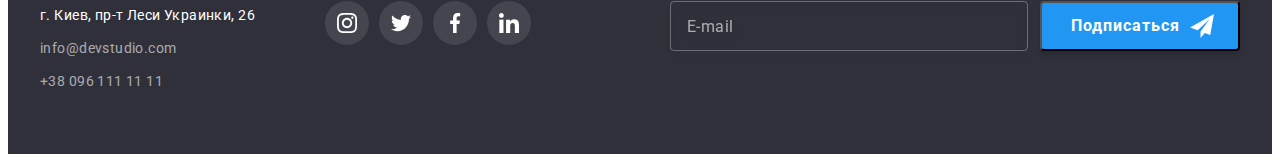
==== commit 512d915a: "на проверку дз6" ====
--- a/index.html
+++ b/index.html
@@ -437,35 +437,38 @@
                     </li>
                 </ul>
             </div>
+            <!--subscription-->
             <div class="subscription-container">
-            <form action="#" class="subscription" >
-                <b class="subscription-text">Подпишитесь на рассылку</b>
-                 <label class="modal-form-field">
-                   <input type="subscription" name="user-subscription" class="subscription-input" placeholder="E-mail" required />
-                   <button type="submit" class="subscription-btn">Подписаться
-                       <svg class="subscription-icon" width="24px" height="24px">
-                    <use href="./images/sprite.svg/symbol-defs.svg#icon-send">
-                    </use>
-                   </button> 
-                </label>
-            </form>
-        </div>
+                <b class="subscription-title">Подпишитесь на рассылку</b>
+                <form action="#" class="subscription-form">
+                    <input type="email" name="email-user" class="subscription-input" placeholder="E-mail" required
+                        title="example@gmail.com" />
+                    <button type="submit" class="subscription-btn">Подписаться
+                        <!-- <svg class="subscription-icon" width="24px" height="24px">
+                            <use href="./images/sprite.svg/symbol-defs.svg#icon-send">
+                            </use>
+                        </svg> -->
+                    </button>
+                </form>
+            </div>
         </div>
     </footer>
 
     <div class="backdrop is-hidden" data-modal>
         <div class="modal">
-            <button type="button" class="model-close-btn" data-modal-close>
-                <svg class="model-close-icon" width="11px" height="11px">
+            <button type="button" class="modal-close-btn" data-modal-close>
+                <svg class="modal-close-icon" width="11px" height="11px">
                     <use href="./images/sprite.svg/symbol-defs.svg#icon-close">
                     </use>
+                </svg>
             </button>
             <form action="#" class="modal-form">
                 <b class="modal-form-text">Оставьте свои данные, мы вам перезвоним</b>
                 <label class="modal-form-field">
                     Имя
                     <span class="modal-form-input-wrapper">
-                        <input type="text" name="user-name" class="modal-form-input" required minlength="5" />
+                        <input type="text" name="user-name" class="modal-form-input" required minlength="5"
+                            title="First name, Last name" />
                         <svg class="modal-form-icon" width="12px" height="12px">
                             <use href="./images/sprite.svg/symbol-defs.svg#icon-name"></use>
                         </svg>
@@ -484,7 +487,7 @@
                 <label class="modal-form-field">
                     Почта
                     <span class="modal-form-input-wrapper">
-                        <input type="email" name="email" class="modal-form-input" required />
+                        <input type="email" name="email" class="modal-form-input" required title="example@gmail.com" />
                         <svg class="modal-form-icon" width="15px" height="12px">
                             <use href="./images/sprite.svg/symbol-defs.svg#icon-email"></use>
                         </svg>
--- a/css/styles.css
+++ b/css/styles.css
@@ -587,6 +587,7 @@
 
 .footer-conteiner-adress {
   margin-right: 70px;
+
 }
 
 .address-list {
@@ -659,10 +660,11 @@
 .subscription-container {
   width: 570px;
   height: 86px;
-  margin-left: 93px;
+  /* margin-left: 93px; */
+  margin-left: auto;
   }
 
-.subscription-text {
+.subscription-title {
   display: block;
   font-family: var(--main-font);
   font-style: normal;
@@ -674,6 +676,13 @@
   color: var(--color-active-icon);
   margin-bottom: 20px;
 }
+
+.subscription-form {
+ display: flex;
+ align-items: center;
+ justify-content: center;
+}
+
 
 .subscription-input {
   display: inline-block;
@@ -685,7 +694,7 @@
   border-radius: 4px;
   background-color: transparent;
   padding-left: 16px;
-  margin-top: 20px;
+  margin-right: 12px;
 
   font-family: var(--main-font);
   font-style: normal;
@@ -695,6 +704,7 @@
   display: flex;
   align-items: center;
   letter-spacing: 0.03em;
+  cursor: pointer;
  
 }
 
@@ -703,6 +713,7 @@
 }
 
 .subscription-btn {
+position: relative;
 width: 200px;
 height: 50px;
 background: var(--accent-color);
@@ -720,13 +731,31 @@
 text-align: center;
 letter-spacing: 0.06em;
 color: var(--color-active-icon);
-
+cursor: pointer;
+}
+
+.subscription-btn::after{
+  content:"";
+  display: inline-block;
+  margin-left: 10px;
+  width: 24px;
+  height: 24px;
+  background-image: url(../images/icon/send.svg);
+  background-size: contain;
+  background-repeat: no-repeat;
+  background-origin:border-box;
 }
 
 .subscription-icon {
-  margin-left: 10px;
+  position: absolute;
+  top: 50%;
+  right: 28px;
+  transform: translateY(-50%);
   fill: var(--color-active-icon);
-}
+
+}
+
+
 /*==========END FOOTER===========*/
 
 
@@ -872,6 +901,8 @@
   transition: opacity 250ms cubic-bezier(0.4, 0, 0.2, 1),
   visibility 250ms cubic-bezier(0.4, 0, 0.2, 1),
   pointer-events 250ms cubic-bezier(0.4, 0, 0.2, 1);
+  z-index: 999;
+
 }
 
 .modal {
@@ -888,7 +919,7 @@
   border-radius: 4px;
 }
 
-.model-close-btn {
+.modal-close-btn {
   position: absolute;
   top: 8px;
   right: 8px;
@@ -946,13 +977,13 @@
   transition: fill 250ms cubic-bezier(0.4, 0, 0.2, 1);
 }
 
-.model-close-icon: {
+.modal-close-icon {
   fill: #000;
   transition: fill 250ms cubic-bezier(0.4, 0, 0.2, 1);
 }
 
-.model-close-btn:focus .model-close-icon,
-.model-close-btn:hover .model-close-icon  {
+.modal-close-btn:hover .modal-close-icon,
+.modal-close-btn:focus .modal-close-icon  {
   fill: var(--accent-color);
 }
 
@@ -1053,7 +1084,8 @@
 }
 
 .modal-form-term:focus+.modal-form-check-desc::before {
-  outline: 1px solid var(--accent-color);
+  /* outline: 1px solid var(--accent-color); */
+  border: 2px solid var(--accent-color);
 }
 
 .modal-form-btn {
@@ -1073,7 +1105,7 @@
   align-items: center;
   text-align: center;
   letter-spacing: 0.06em;
-  margin: 0 auto;
-
+  align-self: center;
+  
   color: var(--color-active-icon);
 }